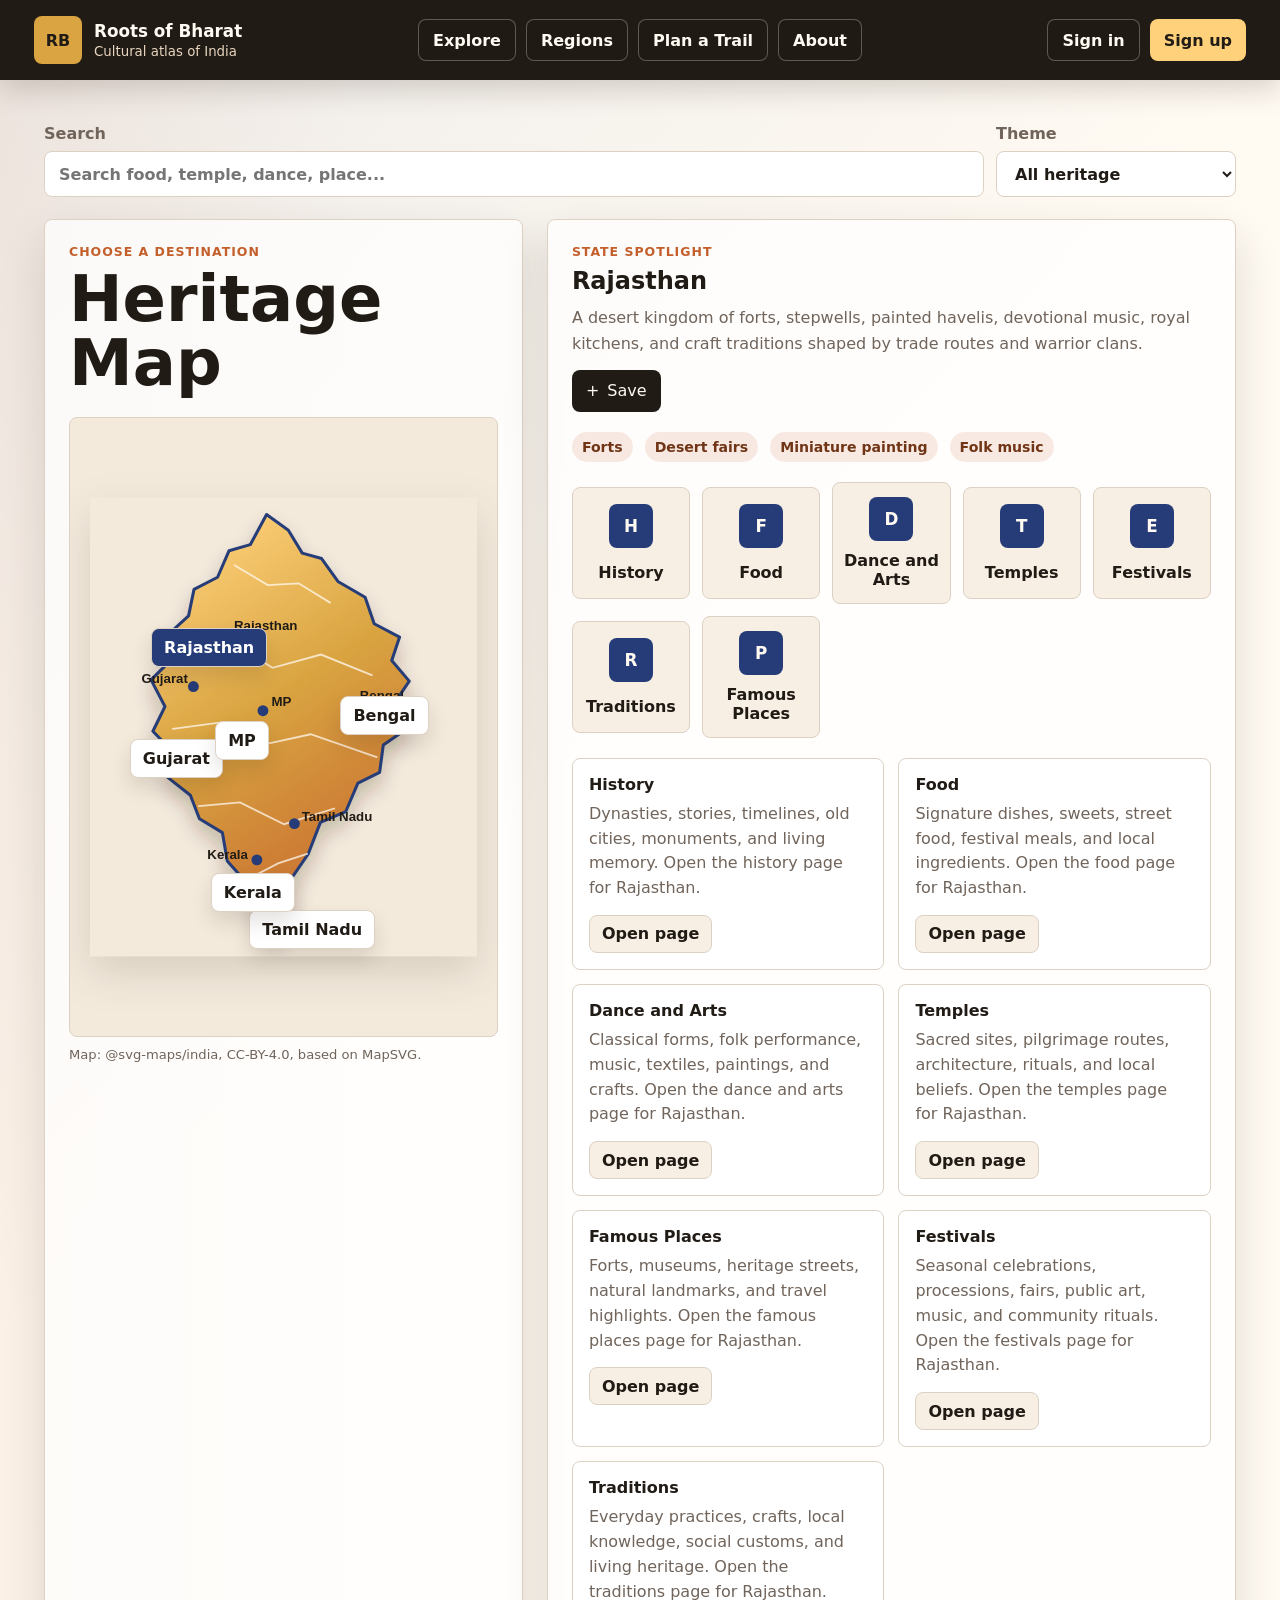
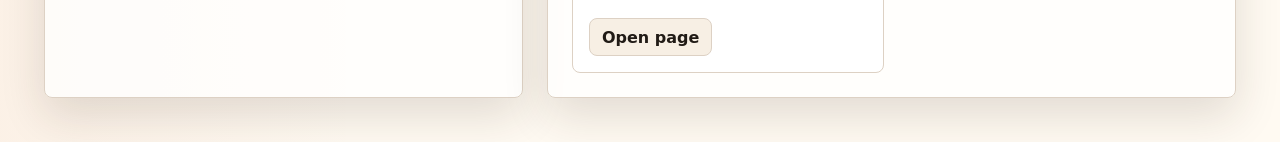
==== explore.html @ 03b98caa "Initial Roots of Bharat app" ====
<!doctype html>
<html lang="en">
<head>
  <meta charset="utf-8">
  <meta name="viewport" content="width=device-width, initial-scale=1">
  <title>Explore | Roots of Bharat</title>
  <link rel="stylesheet" href="styles.css">
</head>
<body>
<header class="page-header">
  <a class="brand" href="index.html" aria-label="Roots of Bharat home">
    <span class="brand-mark">RB</span>
    <span>
      <strong>Roots of Bharat</strong>
      <small>Cultural atlas of India</small>
    </span>
  </a>
      <nav class="front-menu" aria-label="Primary navigation">
        <a href="explore.html">Explore</a>
        <a href="regions.html">Regions</a>
        <a href="plan.html">Plan a Trail</a>
        <a href="about.html">About</a>
      </nav>
  <div class="auth-actions">
    <a class="signin-button" href="signin.html">Sign in</a>
    <a class="signup-button" href="signup.html">Sign up</a>
  </div>
</header>

<main>
  <section id="explore" class="workspace page-main" aria-label="Explore Indian heritage">
    <div class="toolbar">
      <label class="search-box">
        <span>Search</span>
        <input id="searchInput" type="search" placeholder="Search food, temple, dance, place..." autocomplete="off">
      </label>

      <label class="select-box">
        <span>Theme</span>
        <select id="themeFilter">
          <option value="all">All heritage</option>
          <option value="history">History</option>
          <option value="food">Food</option>
          <option value="dance">Dance and music</option>
          <option value="temples">Temples</option>
          <option value="places">Famous places</option>
          <option value="festivals">Festivals</option>
          <option value="traditions">Traditions</option>
          <option value="crafts">Crafts</option>
        </select>
      </label>
    </div>

    <div class="explorer-grid">
      <section class="map-panel" aria-labelledby="map-title">
        <div class="section-heading">
          <p class="eyebrow">Choose a destination</p>
          <h1 id="map-title">Heritage Map</h1>
        </div>

        <div class="india-map" role="list" aria-label="Region choices">
          <img class="india-map-svg" src="./assets/india-map.svg" alt="Map of India with states and union territories">
          <button class="map-pin north" type="button" data-region="rajasthan" role="listitem"><span>Rajasthan</span></button>
          <button class="map-pin west" type="button" data-region="gujarat" role="listitem"><span>Gujarat</span></button>
          <button class="map-pin central" type="button" data-region="madhya-pradesh" role="listitem"><span>MP</span></button>
          <button class="map-pin east" type="button" data-region="west-bengal" role="listitem"><span>Bengal</span></button>
          <button class="map-pin south" type="button" data-region="tamil-nadu" role="listitem"><span>Tamil Nadu</span></button>
          <button class="map-pin southwest" type="button" data-region="kerala" role="listitem"><span>Kerala</span></button>
        </div>
        <p class="map-credit">Map: @svg-maps/india, CC-BY-4.0, based on MapSVG.</p>
      </section>

      <section class="detail-panel" aria-live="polite">
        <div class="detail-top">
          <div>
            <p id="selectedType" class="eyebrow">State spotlight</p>
            <h2 id="regionName">Rajasthan</h2>
            <p id="regionIntro"></p>
          </div>
          <button id="favoriteButton" class="icon-action" type="button" aria-pressed="false">
            <span class="star" aria-hidden="true">+</span>
            <span>Save</span>
          </button>
        </div>

        <div id="tags" class="tag-row" aria-label="Highlights"></div>

        <div class="category-launcher" aria-label="Open heritage dashboards">
          <button type="button" class="category-tile" data-dashboard-tab="history"><span class="tile-icon">H</span><span>History</span></button>
          <button type="button" class="category-tile" data-dashboard-tab="food"><span class="tile-icon">F</span><span>Food</span></button>
          <button type="button" class="category-tile" data-dashboard-tab="arts"><span class="tile-icon">D</span><span>Dance and Arts</span></button>
          <button type="button" class="category-tile" data-dashboard-tab="temples"><span class="tile-icon">T</span><span>Temples</span></button>
          <button type="button" class="category-tile" data-dashboard-tab="festivals"><span class="tile-icon">E</span><span>Festivals</span></button>
          <button type="button" class="category-tile" data-dashboard-tab="traditions"><span class="tile-icon">R</span><span>Traditions</span></button>
          <button type="button" class="category-tile" data-dashboard-tab="places"><span class="tile-icon">P</span><span>Famous Places</span></button>
        </div>

        <div id="tabContent" class="tab-content"></div>
      </section>
    </div>
  </section>

  <section id="dashboard" class="dashboard-view" hidden aria-live="polite">
    <div class="dashboard-hero">
      <button id="backToExplore" class="back-action" type="button">Back to explore</button>
      <p id="dashboardType" class="eyebrow">Dashboard</p>
      <h2 id="dashboardTitle">Rajasthan History Dashboard</h2>
      <p id="dashboardIntro"></p>
    </div>

    <div class="dashboard-grid">
      <section class="dashboard-panel large-panel" aria-labelledby="dashboardHighlightsTitle">
        <div class="panel-heading">
          <span id="dashboardIcon" class="dashboard-icon">H</span>
          <div>
            <p class="eyebrow">Deep dive</p>
            <h3 id="dashboardHighlightsTitle">Highlights</h3>
          </div>
        </div>
        <div id="dashboardItems" class="dashboard-items"></div>
      </section>

      <aside class="dashboard-panel" aria-labelledby="dashboardSummaryTitle">
        <p class="eyebrow">Snapshot</p>
        <h3 id="dashboardSummaryTitle">What to notice</h3>
        <dl id="dashboardStats" class="dashboard-stats"></dl>
      </aside>
    </div>
  </section>
</main>

<script src="script.js"></script>
</body>
</html>
---- styles.css ----
:root {
  color-scheme: light;
  --ink: #211b16;
  --muted: #70645b;
  --line: #ddd1c4;
  --paper: #fffaf2;
  --surface: #ffffff;
  --saffron: #c45f2b;
  --indigo: #253c78;
  --green: #356b4f;
  --rose: #9b3156;
  --gold: #d9a441;
  --shadow: 0 18px 45px rgba(49, 34, 22, 0.14);
}

* {
  box-sizing: border-box;
}

html {
  scroll-behavior: smooth;
}

body {
  margin: 0;
  font-family: Inter, ui-sans-serif, system-ui, -apple-system, BlinkMacSystemFont, "Segoe UI", sans-serif;
  color: var(--ink);
  background:
    linear-gradient(90deg, rgba(196, 95, 43, 0.06), transparent 28%),
    linear-gradient(135deg, rgba(37, 60, 120, 0.08), transparent 45%),
    var(--paper);
}

button,
input,
select {
  font: inherit;
}

a {
  color: inherit;
  text-decoration: none;
}

.app-shell {
  min-height: 100vh;
}

.brand {
  display: flex;
  align-items: center;
  gap: 12px;
  color: #fffaf2;
}

.brand-mark {
  display: grid;
  place-items: center;
  width: 48px;
  height: 48px;
  border-radius: 8px;
  background: var(--gold);
  color: #211b16;
  font-weight: 800;
}

.brand strong {
  display: block;
  font-size: 1.05rem;
}

.brand small {
  color: #e7d5bf;
}

.section-heading h2,
.detail-top h2,
.trail-builder h2 {
  margin: 0;
  letter-spacing: 0;
}

main {
  min-width: 0;
}

.hero {
  position: relative;
  min-height: 100vh;
  overflow: hidden;
  display: grid;
  align-items: center;
  background:
    linear-gradient(135deg, rgba(196, 95, 43, 0.34), rgba(37, 60, 120, 0.32)),
    #211b16;
}

.hero img {
  position: absolute;
  inset: 0;
  width: 100%;
  height: 100%;
  object-fit: cover;
}

.hero::after {
  content: "";
  position: absolute;
  inset: 0;
  background:
    linear-gradient(180deg, rgba(20, 13, 8, 0.7), rgba(20, 13, 8, 0.16) 45%, rgba(20, 13, 8, 0.64)),
    linear-gradient(90deg, rgba(20, 13, 8, 0.62), transparent 58%);
}

.front-header {
  position: absolute;
  top: 0;
  left: 0;
  right: 0;
  z-index: 2;
  display: grid;
  grid-template-columns: minmax(210px, 1fr) auto minmax(210px, 1fr);
  align-items: center;
  gap: 20px;
  padding: 22px 34px;
}

.page-header {
  position: sticky;
  top: 0;
  z-index: 5;
  display: grid;
  grid-template-columns: minmax(210px, 1fr) auto minmax(210px, 1fr);
  align-items: center;
  gap: 20px;
  padding: 16px 34px;
  background: #211b16;
  box-shadow: 0 10px 28px rgba(49, 34, 22, 0.18);
}

.front-menu,
.auth-actions {
  display: flex;
  flex-wrap: wrap;
  align-items: center;
  gap: 10px;
}

.front-menu {
  justify-content: center;
}

.auth-actions {
  justify-content: flex-end;
}

.front-menu a,
.signin-button,
.signup-button {
  min-height: 42px;
  display: inline-flex;
  align-items: center;
  justify-content: center;
  padding: 0 14px;
  border-radius: 8px;
  color: #fffaf2;
  font-weight: 800;
}

.front-menu a,
.signin-button {
  border: 1px solid rgba(255, 250, 242, 0.28);
  background: rgba(33, 27, 22, 0.28);
}

.signup-button {
  border: 0;
  background: #ffd17b;
  color: #211b16;
  cursor: pointer;
}

.signin-button {
  cursor: pointer;
}

.front-menu a:hover,
.front-menu a:focus-visible,
.signin-button:hover,
.signin-button:focus-visible {
  background: rgba(255, 250, 242, 0.15);
}

.hero-overlay {
  position: relative;
  z-index: 1;
  width: min(920px, calc(100% - 40px));
  padding: 130px 44px 64px;
  color: #fffaf2;
}

.page-main {
  padding-top: 44px;
}

.eyebrow {
  margin: 0 0 8px;
  text-transform: uppercase;
  font-size: 0.78rem;
  font-weight: 700;
  letter-spacing: 0.08em;
  color: var(--saffron);
}

.hero .eyebrow {
  color: #ffd17b;
}

.hero h1 {
  margin: 0;
  font-size: clamp(4rem, 11vw, 9.5rem);
  line-height: 0.92;
  letter-spacing: 0;
}

.section-heading h1,
.trail-builder h1 {
  margin: 0;
  font-size: clamp(2.2rem, 5vw, 4.4rem);
  line-height: 1;
  letter-spacing: 0;
}

.hero-overlay p:not(.eyebrow) {
  max-width: 650px;
  margin: 22px 0 0;
  font-size: 1.15rem;
  line-height: 1.65;
}

.hero-actions,
.toolbar,
.detail-top,
.category-launcher,
.trail-controls,
.tag-row,
.panel-heading {
  display: flex;
  flex-wrap: wrap;
  gap: 12px;
  align-items: center;
}

.hero-actions {
  margin-top: 28px;
}

.primary-action,
.secondary-action,
.icon-action,
.category-tile,
.back-action,
.trail-choice,
.map-pin {
  border: 0;
  border-radius: 8px;
  cursor: pointer;
}

.primary-action,
.secondary-action {
  display: inline-flex;
  align-items: center;
  justify-content: center;
  min-height: 46px;
  padding: 0 18px;
  font-weight: 700;
}

.primary-action {
  background: #ffd17b;
  color: #211b16;
}

.secondary-action {
  background: rgba(255, 250, 242, 0.14);
  color: #fffaf2;
  border: 1px solid rgba(255, 250, 242, 0.32);
}

.workspace,
.region-band,
.trail-builder {
  padding: 44px;
}

.compact-toolbar {
  margin-top: 24px;
}

.toolbar {
  justify-content: space-between;
  margin-bottom: 22px;
}

.search-box,
.select-box {
  display: grid;
  gap: 8px;
  color: var(--muted);
  font-weight: 700;
}

.search-box {
  flex: 1 1 360px;
}

.select-box {
  flex: 0 1 240px;
}

input,
select {
  width: 100%;
  min-height: 46px;
  padding: 0 14px;
  border: 1px solid var(--line);
  border-radius: 8px;
  background: var(--surface);
  color: var(--ink);
}

.explorer-grid {
  display: grid;
  grid-template-columns: minmax(280px, 0.82fr) minmax(360px, 1.18fr);
  gap: 24px;
}

.map-panel,
.detail-panel,
.trail-builder {
  background: rgba(255, 255, 255, 0.76);
  border: 1px solid var(--line);
  border-radius: 8px;
  box-shadow: var(--shadow);
}

.map-panel,
.detail-panel {
  padding: 24px;
}

.india-map {
  position: relative;
  min-height: 620px;
  margin-top: 22px;
  border-radius: 8px;
  background: #f3eadc;
  border: 1px solid var(--line);
  overflow: hidden;
}

.india-map-svg {
  position: absolute;
  inset: 20px;
  width: calc(100% - 40px);
  height: calc(100% - 40px);
  object-fit: contain;
  filter: drop-shadow(0 16px 20px rgba(49, 34, 22, 0.14));
}

.map-pin {
  position: absolute;
  z-index: 1;
  padding: 9px 12px;
  background: var(--surface);
  color: var(--ink);
  border: 1px solid var(--line);
  box-shadow: 0 10px 20px rgba(49, 34, 22, 0.13);
  font-weight: 800;
}

.map-pin.active {
  background: var(--indigo);
  color: #fff;
}

.north {
  left: 19%;
  top: 34%;
}

.west {
  left: 14%;
  top: 52%;
}

.central {
  left: 34%;
  top: 49%;
}

.east {
  right: 16%;
  top: 45%;
}

.south {
  left: 42%;
  bottom: 14%;
}

.southwest {
  left: 33%;
  bottom: 20%;
}

.map-credit {
  margin: 10px 0 0;
  color: var(--muted);
  font-size: 0.82rem;
}

.detail-top {
  justify-content: space-between;
  align-items: flex-start;
}

#regionIntro {
  max-width: 760px;
  margin: 10px 0 0;
  color: var(--muted);
  line-height: 1.65;
}

.icon-action {
  display: inline-flex;
  align-items: center;
  gap: 8px;
  min-height: 42px;
  padding: 0 14px;
  background: var(--ink);
  color: #fffaf2;
}

.icon-action[aria-pressed="true"] .star {
  color: #ffd17b;
}

.tag-row {
  margin: 20px 0;
}

.tag {
  display: inline-flex;
  align-items: center;
  min-height: 30px;
  padding: 0 10px;
  border-radius: 999px;
  background: rgba(196, 95, 43, 0.12);
  color: #703516;
  font-weight: 700;
  font-size: 0.88rem;
}

.category-launcher {
  display: grid;
  grid-template-columns: repeat(5, minmax(92px, 1fr));
  margin-bottom: 20px;
}

.category-tile {
  min-height: 112px;
  padding: 14px 10px;
  display: grid;
  place-items: center;
  gap: 10px;
  text-align: center;
  background: #f7efe4;
  color: var(--ink);
  border: 1px solid var(--line);
  font-weight: 800;
}

.category-tile:hover,
.category-tile:focus-visible,
.region-card button:hover,
.region-card button:focus-visible,
.trail-choice:hover,
.trail-choice:focus-visible {
  outline: 3px solid rgba(217, 164, 65, 0.42);
  outline-offset: 2px;
}

.tile-icon,
.dashboard-icon {
  display: grid;
  place-items: center;
  border-radius: 8px;
  background: var(--indigo);
  color: #fffaf2;
  font-weight: 900;
}

.tile-icon {
  width: 44px;
  height: 44px;
  font-size: 1.05rem;
}

.tab-content {
  display: grid;
  gap: 14px;
}

.info-list {
  display: grid;
  grid-template-columns: repeat(2, minmax(0, 1fr));
  gap: 14px;
  margin: 0;
  padding: 0;
  list-style: none;
}

.info-card,
.region-card,
.trail-list li {
  border: 1px solid var(--line);
  border-radius: 8px;
  background: var(--surface);
}

.info-card {
  padding: 16px;
}

.mini-open {
  min-height: 38px;
  margin-top: 14px;
  padding: 0 12px;
  border: 1px solid var(--line);
  border-radius: 8px;
  background: #f7efe4;
  color: var(--ink);
  font-weight: 800;
  cursor: pointer;
}

.mini-open:hover,
.mini-open:focus-visible {
  outline: 3px solid rgba(217, 164, 65, 0.42);
  outline-offset: 2px;
}

.info-card h3,
.region-card h3 {
  margin: 0 0 8px;
  font-size: 1rem;
  letter-spacing: 0;
}

.info-card p,
.region-card p {
  margin: 0;
  color: var(--muted);
  line-height: 1.55;
}

.region-band {
  background: rgba(37, 60, 120, 0.06);
}

.dashboard-view {
  padding: 44px;
  background:
    linear-gradient(135deg, rgba(217, 164, 65, 0.18), transparent 38%),
    rgba(53, 107, 79, 0.08);
}

.dashboard-view[hidden] {
  display: none;
}

.dashboard-hero {
  padding: 28px;
  border-radius: 8px;
  color: #fffaf2;
  background:
    linear-gradient(90deg, rgba(33, 27, 22, 0.92), rgba(37, 60, 120, 0.76)),
    url("./assets/roots-of-bharat-hero.png") center / cover;
  box-shadow: var(--shadow);
}

.dashboard-hero h2 {
  margin: 8px 0 0;
  font-size: clamp(2rem, 5vw, 4.6rem);
  line-height: 1;
  letter-spacing: 0;
}

.dashboard-hero p:not(.eyebrow) {
  max-width: 760px;
  margin: 14px 0 0;
  color: #f4e6d8;
  line-height: 1.65;
}

.back-action {
  min-height: 42px;
  margin-bottom: 24px;
  padding: 0 14px;
  background: #ffd17b;
  color: #211b16;
  font-weight: 800;
}

.dashboard-grid {
  display: grid;
  grid-template-columns: minmax(0, 1.35fr) minmax(260px, 0.65fr);
  gap: 20px;
  margin-top: 22px;
}

.dashboard-panel {
  padding: 22px;
  border: 1px solid var(--line);
  border-radius: 8px;
  background: rgba(255, 255, 255, 0.82);
  box-shadow: var(--shadow);
}

.dashboard-panel h3 {
  margin: 0;
  letter-spacing: 0;
}

.dashboard-icon {
  width: 52px;
  height: 52px;
  font-size: 1.2rem;
}

.dashboard-items {
  display: grid;
  grid-template-columns: repeat(2, minmax(0, 1fr));
  gap: 14px;
  margin-top: 18px;
}

.dashboard-item {
  padding: 16px;
  border: 1px solid var(--line);
  border-radius: 8px;
  background: var(--surface);
}

.dashboard-item h4 {
  margin: 0 0 8px;
  letter-spacing: 0;
}

.dashboard-item p {
  margin: 0;
  color: var(--muted);
  line-height: 1.55;
}

.dashboard-stats {
  display: grid;
  gap: 12px;
  margin: 18px 0 0;
}

.dashboard-stats div {
  padding-bottom: 12px;
  border-bottom: 1px solid var(--line);
}

.dashboard-stats dt {
  color: var(--muted);
  font-weight: 800;
}

.dashboard-stats dd {
  margin: 4px 0 0;
  font-size: 1.25rem;
  font-weight: 900;
}

.feature-page {
  padding: 44px;
}

.feature-hero,
.feature-summary,
.feature-item,
.about-page {
  border: 1px solid var(--line);
  border-radius: 8px;
  background: rgba(255, 255, 255, 0.82);
  box-shadow: var(--shadow);
}

.feature-hero {
  padding: 28px;
  color: #fffaf2;
  background:
    linear-gradient(90deg, rgba(33, 27, 22, 0.92), rgba(37, 60, 120, 0.76)),
    url("./assets/roots-of-bharat-hero.png") center / cover;
}

.feature-hero h1 {
  margin: 8px 0 0;
  font-size: clamp(2.4rem, 6vw, 5rem);
  line-height: 1;
  letter-spacing: 0;
}

.feature-hero p:not(.eyebrow) {
  max-width: 760px;
  margin: 14px 0 0;
  color: #f4e6d8;
  line-height: 1.65;
}

.feature-picker {
  max-width: 300px;
  margin-top: 24px;
  color: #f4e6d8;
}

.feature-layout {
  display: grid;
  grid-template-columns: minmax(0, 1.25fr) minmax(260px, 0.75fr);
  gap: 20px;
  margin-top: 22px;
}

.feature-items {
  display: grid;
  grid-template-columns: repeat(2, minmax(0, 1fr));
  gap: 16px;
}

.feature-item {
  padding: 20px;
}

.feature-item h3 {
  margin: 0 0 10px;
  font-size: 1.1rem;
  letter-spacing: 0;
}

.feature-item p {
  margin: 0;
  color: var(--muted);
  line-height: 1.6;
}

.feature-summary {
  align-self: start;
  padding: 22px;
}

.about-page {
  width: min(860px, calc(100% - 36px));
  margin: 44px auto;
  padding: 34px;
}

.about-page h1 {
  margin: 0;
  font-size: clamp(2.2rem, 5vw, 4.4rem);
  line-height: 1;
  letter-spacing: 0;
}

.about-page p:not(.eyebrow) {
  max-width: 720px;
  color: var(--muted);
  line-height: 1.7;
}

.about-links {
  display: flex;
  flex-wrap: wrap;
  gap: 10px;
  margin-top: 24px;
}

.about-links a {
  min-height: 42px;
  display: inline-flex;
  align-items: center;
  padding: 0 14px;
  border: 1px solid var(--line);
  border-radius: 8px;
  background: #f7efe4;
  color: var(--ink);
  font-weight: 800;
}

.region-cards {
  display: grid;
  grid-template-columns: repeat(3, minmax(0, 1fr));
  gap: 16px;
  margin-top: 22px;
}

.region-card {
  padding: 18px;
  min-height: 180px;
  display: grid;
  gap: 12px;
  align-content: start;
}

.region-card button {
  justify-self: start;
  border: 1px solid var(--line);
  background: #f7efe4;
  color: var(--ink);
  border-radius: 8px;
  min-height: 40px;
  padding: 0 12px;
  font-weight: 800;
  cursor: pointer;
}

.trail-builder {
  margin: 44px;
  display: grid;
  grid-template-columns: minmax(240px, 0.8fr) minmax(260px, 1.2fr);
  gap: 24px;
}

.trail-builder p {
  color: var(--muted);
  line-height: 1.65;
}

.trail-controls {
  align-self: start;
}

.trail-choice {
  min-height: 42px;
  padding: 0 14px;
  background: #f7efe4;
  color: var(--ink);
  border: 1px solid var(--line);
  font-weight: 800;
}

.trail-choice.active {
  background: var(--green);
  color: #fff;
}

.trail-list {
  grid-column: 1 / -1;
  margin: 0;
  padding-left: 22px;
}

.trail-list li {
  margin: 10px 0;
  padding: 14px 16px;
  line-height: 1.55;
}

.empty-state {
  padding: 18px;
  border: 1px dashed var(--line);
  border-radius: 8px;
  color: var(--muted);
  background: rgba(255, 255, 255, 0.58);
}

.auth-page {
  min-height: 100vh;
  display: grid;
  grid-template-columns: minmax(320px, 1fr) minmax(360px, 0.82fr);
  background: var(--paper);
}

.auth-art {
  position: relative;
  min-height: 100vh;
  overflow: hidden;
  background:
    linear-gradient(135deg, rgba(196, 95, 43, 0.34), rgba(37, 60, 120, 0.32)),
    #211b16;
}

.auth-art img {
  position: absolute;
  inset: 0;
  width: 100%;
  height: 100%;
  object-fit: cover;
}

.auth-art::after {
  content: "";
  position: absolute;
  inset: 0;
  background: linear-gradient(180deg, rgba(20, 13, 8, 0.7), rgba(20, 13, 8, 0.12), rgba(20, 13, 8, 0.72));
}

.auth-brand {
  position: relative;
  z-index: 1;
  display: inline-flex;
  margin: 28px;
}

.auth-panel {
  display: grid;
  align-content: center;
  padding: 48px;
  background:
    linear-gradient(135deg, rgba(217, 164, 65, 0.12), transparent 36%),
    var(--paper);
}

.auth-panel h1 {
  color: var(--ink);
  font-size: clamp(2.8rem, 6vw, 5.2rem);
}

.auth-note,
.auth-switch {
  color: var(--muted);
  line-height: 1.6;
}

.auth-form {
  display: grid;
  gap: 16px;
  margin-top: 24px;
}

.auth-form label {
  display: grid;
  gap: 8px;
  color: var(--muted);
  font-weight: 800;
}

.auth-form .remember-row {
  grid-template-columns: auto 1fr;
  align-items: center;
  color: var(--ink);
}

.remember-row input {
  width: auto;
  min-height: auto;
}

.form-submit {
  min-height: 48px;
  display: inline-flex;
  align-items: center;
  justify-content: center;
  border-radius: 8px;
  background: var(--indigo);
  color: #fffaf2;
  font-weight: 900;
}

.auth-switch a {
  color: var(--indigo);
  font-weight: 900;
}

@media (max-width: 1020px) {
  .front-header,
  .page-header {
    grid-template-columns: 1fr;
    justify-items: center;
    text-align: center;
  }

  .explorer-grid,
  .trail-builder,
  .dashboard-grid,
  .feature-layout {
    grid-template-columns: 1fr;
  }

  .region-cards {
    grid-template-columns: repeat(2, minmax(0, 1fr));
  }

  .category-launcher,
  .feature-items {
    grid-template-columns: repeat(3, minmax(0, 1fr));
  }

  .auth-page {
    grid-template-columns: 1fr;
  }

  .auth-art {
    min-height: 320px;
  }
}

@media (max-width: 680px) {
  .hero {
    min-height: 100vh;
  }

  .front-header,
  .page-header {
    padding: 16px;
    gap: 14px;
  }

  .front-menu,
  .auth-actions {
    justify-content: center;
  }

  .front-menu a,
  .signin-button,
  .signup-button {
    min-height: 38px;
    padding: 0 10px;
    font-size: 0.9rem;
  }

  .hero-overlay,
  .workspace,
  .region-band,
  .trail-builder,
  .feature-page,
  .auth-panel {
    padding: 26px 18px;
  }

  .trail-builder {
    margin: 18px;
  }

  .info-list,
  .region-cards,
  .dashboard-items,
  .category-launcher,
  .feature-items {
    grid-template-columns: 1fr;
  }

  .dashboard-view {
    padding: 26px 18px;
  }

  .india-map {
    min-height: 500px;
  }

  .map-pin {
    padding: 8px 9px;
    font-size: 0.82rem;
  }
}
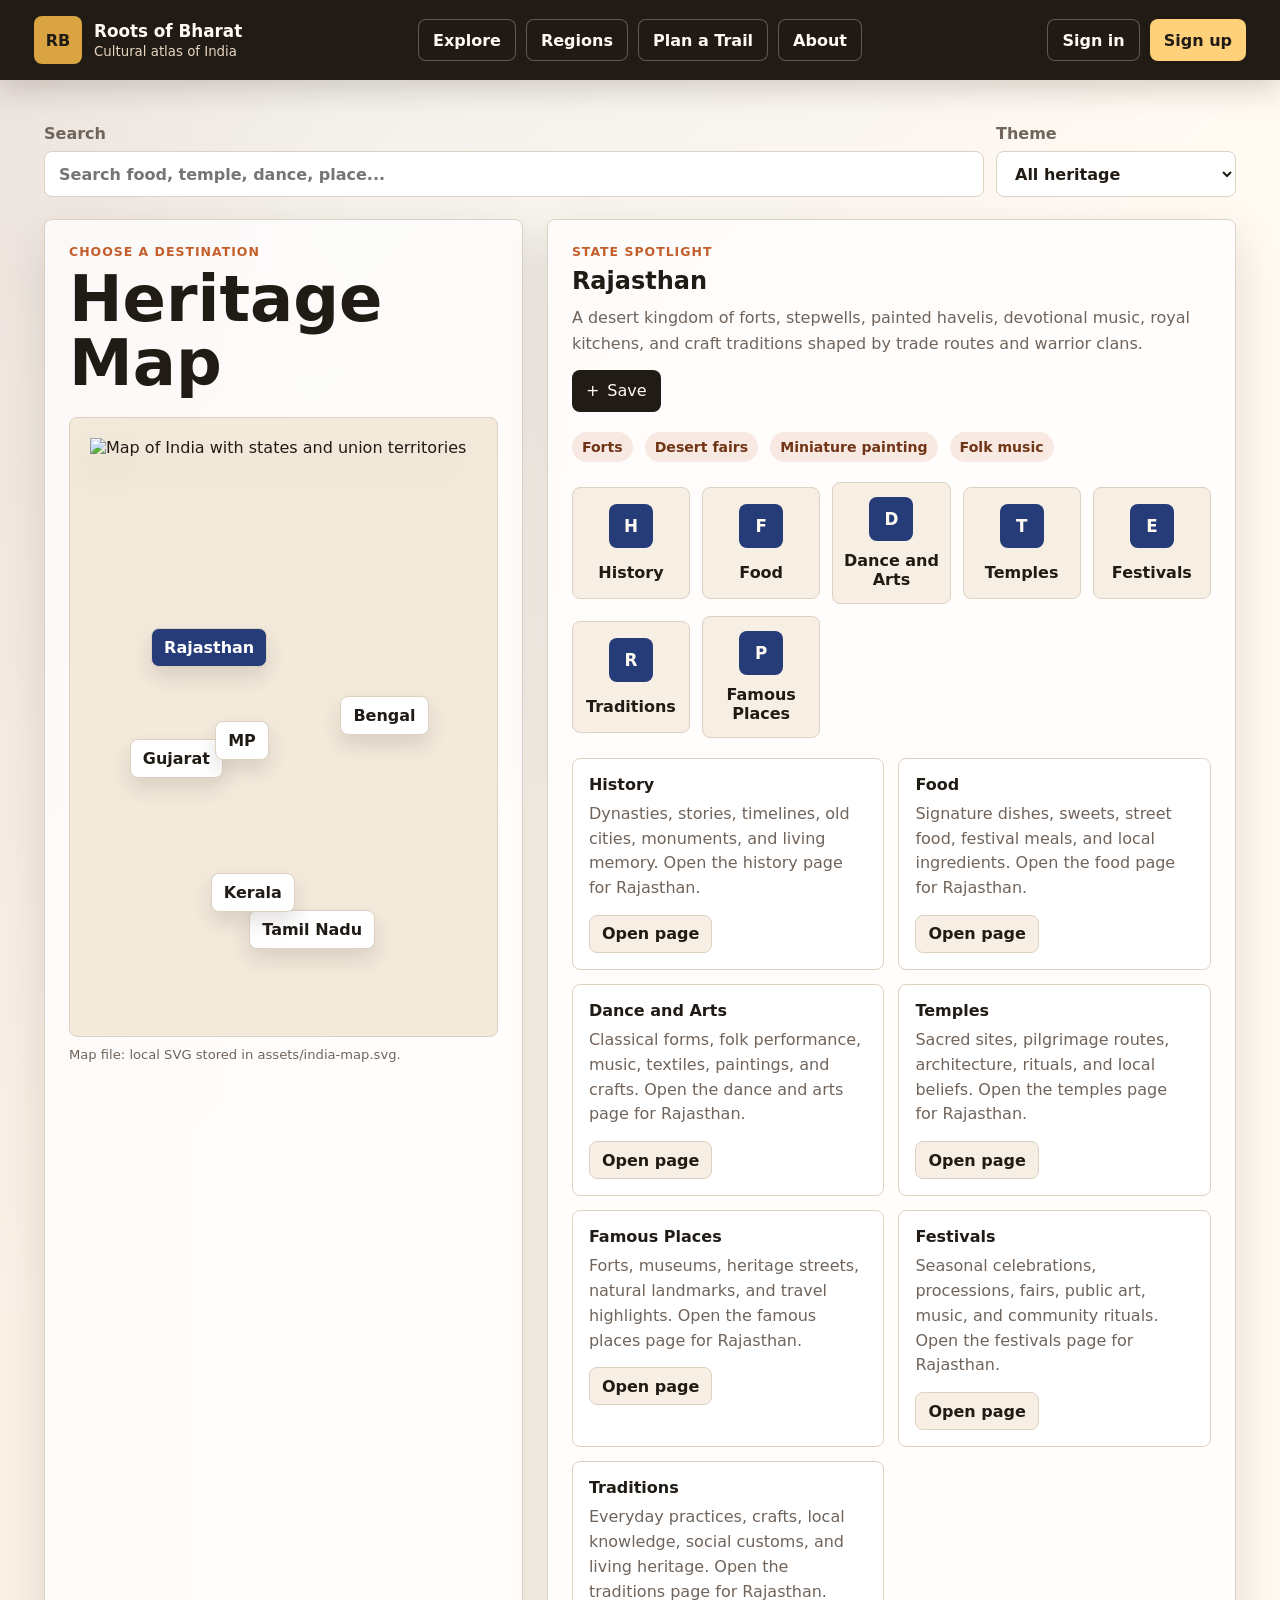
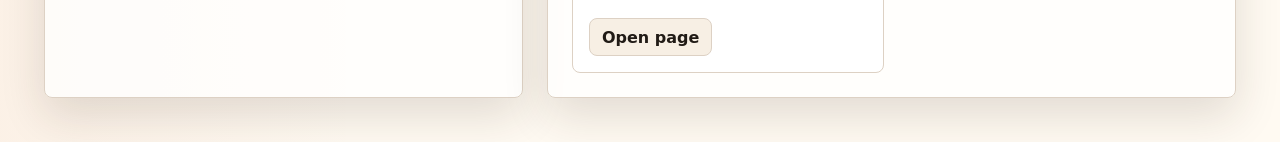
==== commit e8e1d2a4: "Update India map" ====
--- a/explore.html
+++ b/explore.html
@@ -58,7 +58,7 @@
           <h1 id="map-title">Heritage Map</h1>
         </div>
 
-        <div class="india-map" role="list" aria-label="Region choices">
+        <div class="india-map" role="list" aria-label="Region choices on the India map">
           <img class="india-map-svg" src="./assets/india-map.svg" alt="Map of India with states and union territories">
           <button class="map-pin north" type="button" data-region="rajasthan" role="listitem"><span>Rajasthan</span></button>
           <button class="map-pin west" type="button" data-region="gujarat" role="listitem"><span>Gujarat</span></button>
@@ -67,7 +67,7 @@
           <button class="map-pin south" type="button" data-region="tamil-nadu" role="listitem"><span>Tamil Nadu</span></button>
           <button class="map-pin southwest" type="button" data-region="kerala" role="listitem"><span>Kerala</span></button>
         </div>
-        <p class="map-credit">Map: @svg-maps/india, CC-BY-4.0, based on MapSVG.</p>
+        <p class="map-credit">Map file: local SVG stored in assets/india-map.svg.</p>
       </section>
 
       <section class="detail-panel" aria-live="polite">
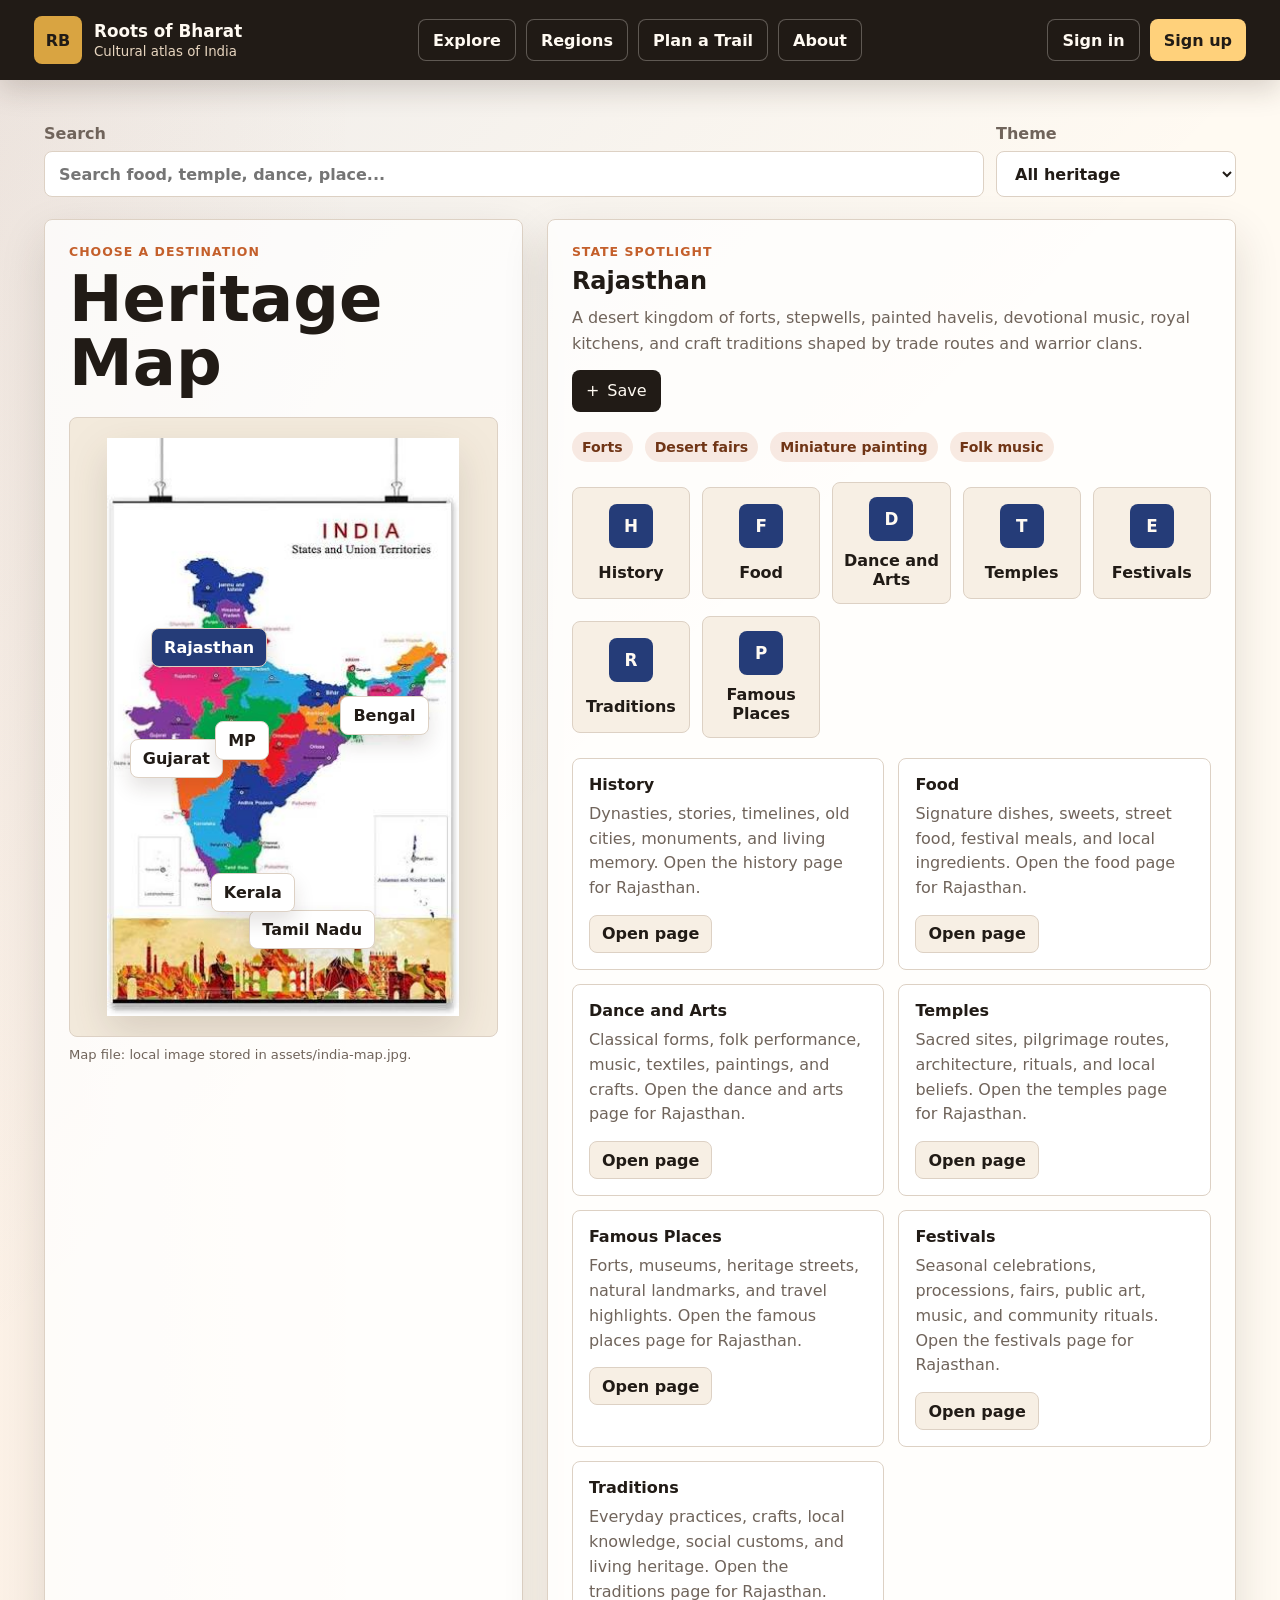
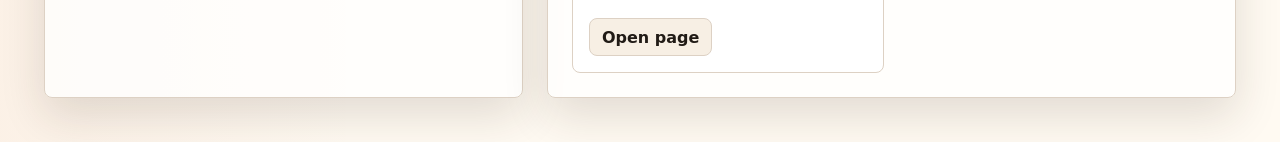
==== commit 47d6761e: "Add backend API" ====
--- a/explore.html
+++ b/explore.html
@@ -59,7 +59,7 @@
         </div>
 
         <div class="india-map" role="list" aria-label="Region choices on the India map">
-          <img class="india-map-svg" src="./assets/india-map.svg" alt="Map of India with states and union territories">
+          <img class="india-map-svg" src="./assets/india-map.jpg" alt="Map of India with states and union territories">
           <button class="map-pin north" type="button" data-region="rajasthan" role="listitem"><span>Rajasthan</span></button>
           <button class="map-pin west" type="button" data-region="gujarat" role="listitem"><span>Gujarat</span></button>
           <button class="map-pin central" type="button" data-region="madhya-pradesh" role="listitem"><span>MP</span></button>
@@ -67,7 +67,7 @@
           <button class="map-pin south" type="button" data-region="tamil-nadu" role="listitem"><span>Tamil Nadu</span></button>
           <button class="map-pin southwest" type="button" data-region="kerala" role="listitem"><span>Kerala</span></button>
         </div>
-        <p class="map-credit">Map file: local SVG stored in assets/india-map.svg.</p>
+        <p class="map-credit">Map file: local image stored in assets/india-map.jpg.</p>
       </section>
 
       <section class="detail-panel" aria-live="polite">
--- a/styles.css
+++ b/styles.css
@@ -961,6 +961,7 @@
 }
 
 .form-submit {
+  border: 0;
   min-height: 48px;
   display: inline-flex;
   align-items: center;
@@ -969,11 +970,28 @@
   background: var(--indigo);
   color: #fffaf2;
   font-weight: 900;
+  cursor: pointer;
 }
 
 .auth-switch a {
   color: var(--indigo);
   font-weight: 900;
+}
+
+.auth-message {
+  min-height: 22px;
+  margin: 0;
+  color: var(--muted);
+  font-weight: 800;
+  line-height: 1.45;
+}
+
+.auth-message.success {
+  color: var(--green);
+}
+
+.auth-message.error {
+  color: var(--rose);
 }
 
 @media (max-width: 1020px) {
